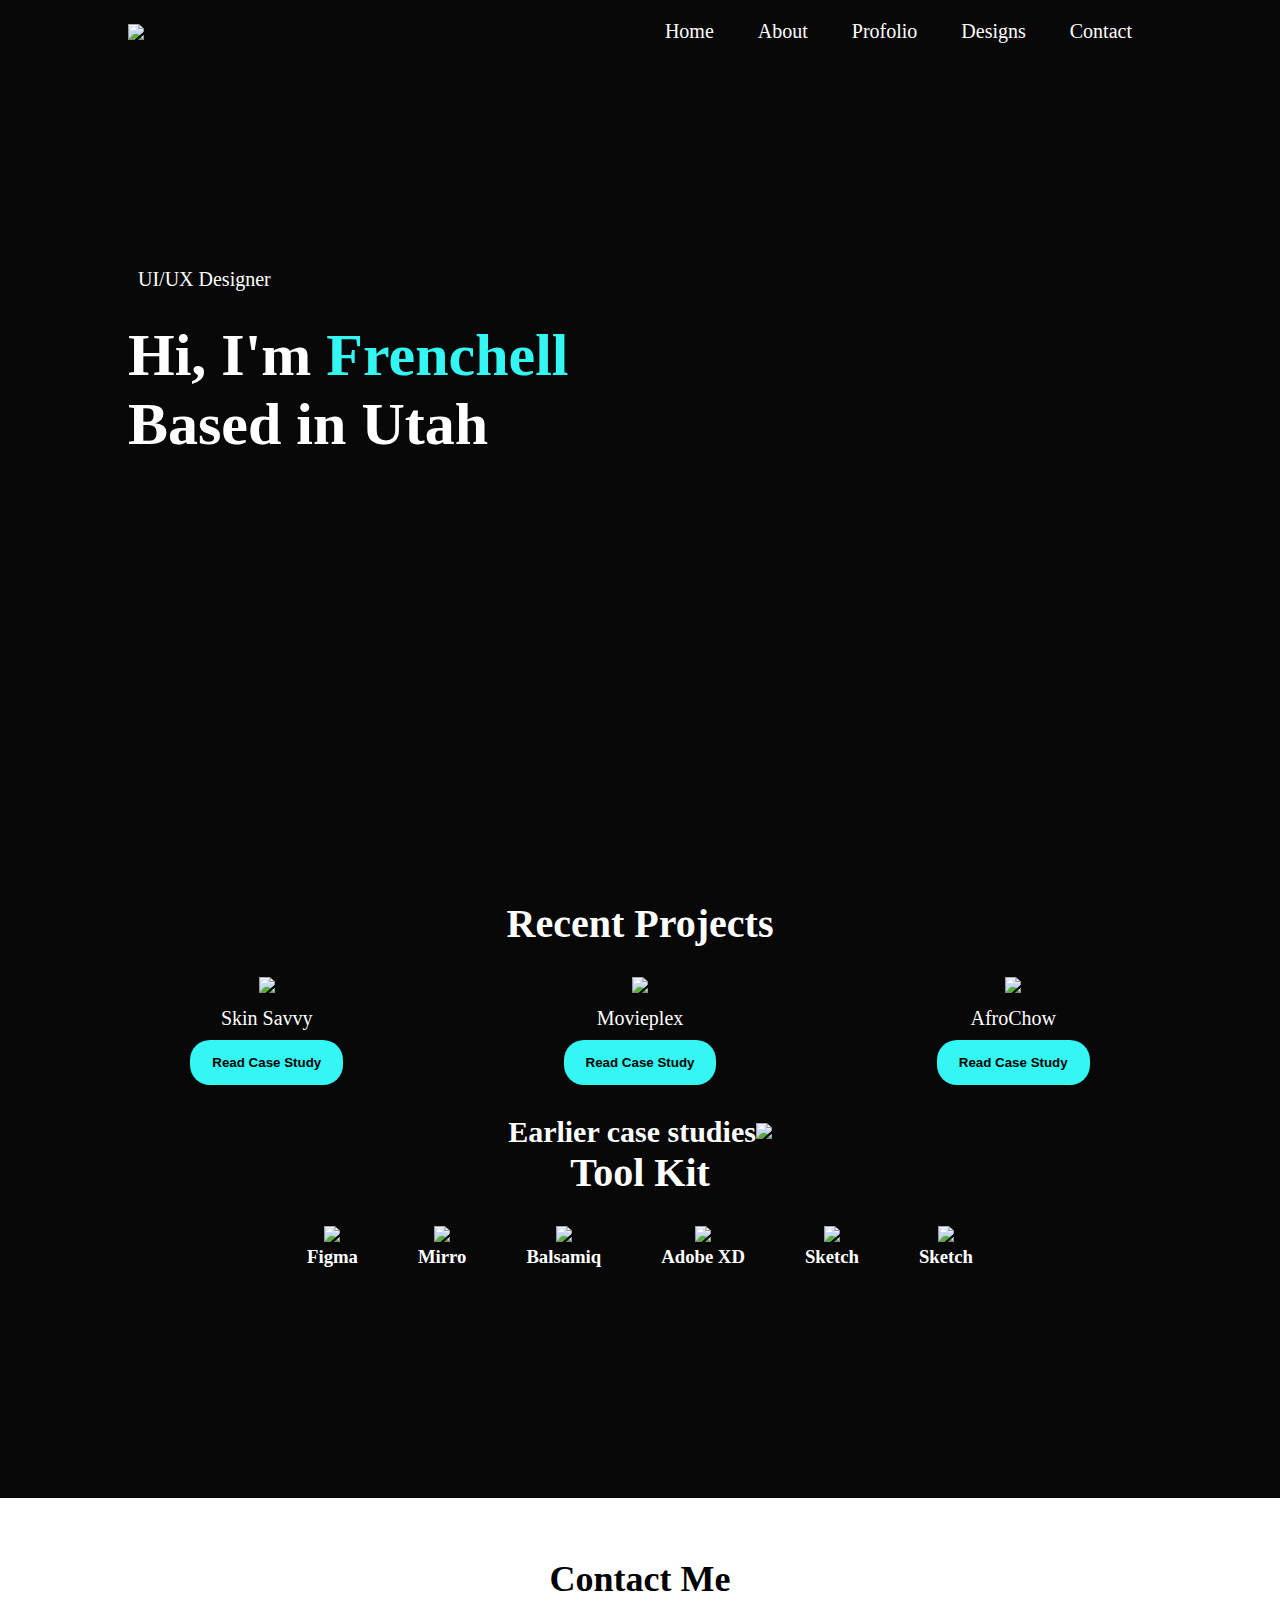
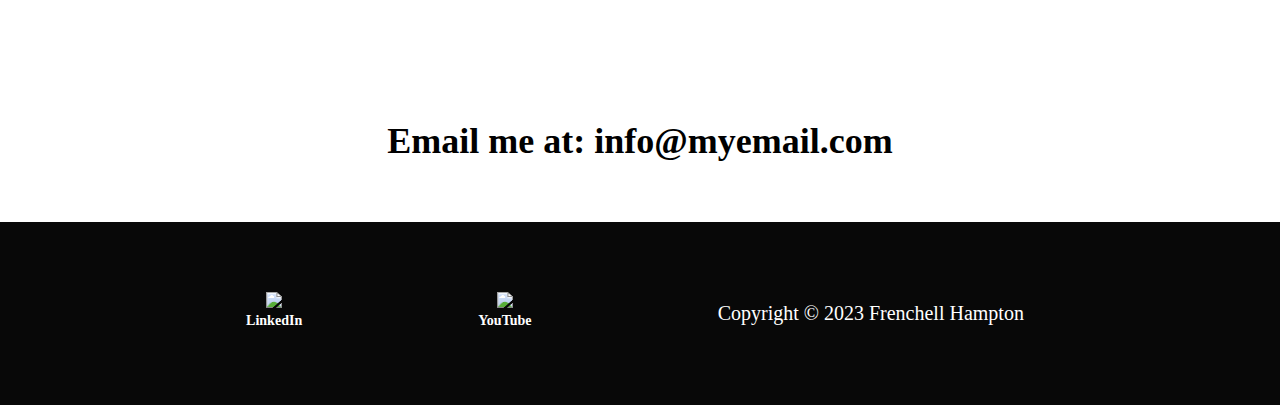
==== index.html @ c019d1a5 "Add files via upload" ====
<!DOCTYPE html>
<html lang="en">
<head>
    <meta charset="UTF-8">
    <meta name="viewport" content="width=device-width, initial-scale=1.0">
    <title>Home</title>
    <link rel="stylesheet" href="style.css">
    <link rel="preconnect" href="https://fonts.googleapis.com">
    <link rel="preconnect" href="https://fonts.gstatic.com" crossorigin>
    <link href="https://fonts.googleapis.com/css2?family=Pacifico&family=Roboto&display=swap" rel="stylesheet"> <!--This is where I put the google font--> 
</head>
<body>
<div id="header">
    <div class="container">   
             <nav>
                <img src="assets/Frenchell.png">
                <ul>
                    <li><a href="index.html">Home</a></li>
                    <li><a href="about.html">About</a></li>
                    <li><a href="">Profolio</a></li>
                    <li><a href="">Designs</a></li>
                    <li><a href="contact.html">Contact</a></li>
                </ul>
            </nav>
            <div class="header-text">
                <p>UI/UX Designer</p>
                <h1>Hi, I'm <span> Frenchell</span><br>Based in Utah</h1>
            </div>
        
    </div>
</div>
    <div>
       <h2>Recent Projects</h2> 
    </div>

    <div class="pictureconatiner">
        <!-- <h2>Recent Projects</h2> -->
        <div class="box">
            <img src = "assets/skinsavvyimage.png">
                <p>Skin Savvy</p>
                <button class="button">Read Case Study</button>

        </div>
        <div class="box">
            <img src="assets/skinsavvyimage.png">
                <p>Movieplex</p>
                <button class="button">Read Case Study</button>

        </div>
        <div class="box">
            <img src="assets/skinsavvyimage.png">
                <p>AfroChow</p>
                <button class="button">Read Case Study</button>

        </div>
    </div>
    <div class="casestudies">
        
        <h2>
            Earlier case studies
        </h2>
        
        <a href="http://www.google.com">
            <img src="assets/arw2.png"/>          
        </a>        
     </div>

            <div class ="toolkit">
                <h2>Tool Kit</h2>
            </div>
     <section class="iconcontainer">
            
            <div class= "iconbox">
                <img src="assets/figmaicon.png">
                <h3>Figma</h3>
            </div>

            <div class="iconbox"> 
                <img src="assets/miroicon.png" >
                <h3>Mirro</h3>      
            </div>
        
            <div class="iconbox">
                <img src="assets/Balsamiq.png">
                <h3>Balsamiq</h3>
            </div>

            <div class="iconbox">
                <img src="assets/adobexd.png">
                <h3>Adobe XD</h3>
            </div>

            <div class="iconbox">
                <img src="assets/sketchicon.png">
                <h3>Sketch</h3>
            </div>
            
            <div class="iconbox">
                <img src="assets/canvaicon.png">
                <h3>Sketch</h3>
            </div>
    </section>
    <contact class="banner">
    <contact>
        <div>
          <p>Contact Me</p> 
        </div>
        <div>
            <p>Email me at: info@myemail.com</p>
        </div>
        
    </contact>    
    </contact>
<footer class="foot">
    <div>
        <img src="assets/blueicon.png">
        <h3>LinkedIn</h3>
     </div>

     <div>
        <img src="assets/youtubeicon.png">
        <h3>YouTube</h3>
     </div>

     <div>
       <p>Copyright &copy; 2023 Frenchell Hampton</p> 
     </div>
</footer>
   
</div>
</body>
</html>
---- style.css ----
/* RESET RULE */
* {
    padding: 0;
    margin: 0;
    box-sizing: border-box;
}

#header{
    width: 100%;
    height: 100vh;
    /* background-image: url(images/background.png); */
    background-size: cover;
    background-position: center;
    background-attachment: fixed;
}

.container{
    padding: 10px 10%;
}

nav{
    display: flex;
    align-items: center;
    justify-content: space-between;
    flex-wrap: wrap;
}
/* .site-heading {
    background-color: #0f5c6c;
    color: white;
    text-align: center;
    padding: 50px 0;
    
} */

h2{

    font-size: 2.5rem;
    text-align: center;

} 

/* .site-heading nav {
    margin-top: 20px;
    display: flex;
    justify-content: space-evenly;
}

.site-heading a{
    text-decoration: none;
    color: inherit;
}    */

body{
    background: #080808;
    color: #fff;
}

#header{
    width: 100%;
    height: 100vh;
    background-image: url(assets/womanimage.png);
    background-size: cover;
    background-position: center;
}

nav ul li{
    display: inline-block;
    list-style: none;
    margin: 10px 20px;
}

nav ul li a{
    color: #fff;
    text-decoration: none;
    font-size: 20px;
    position: relative;
}

nav ul li a::after{
    content:'';
    width: 0%;
    height: 3px;
    background: #34f6f2;
    position: absolute;
    left: 0;
    bottom: -6px;
    transition: 0.5s;
}

nav ul li a:hover::after{
    width: 100%;
}

.header-text{
    margin-top: 20%;
    font-size: 30px;
}

.header-text h1{
    font-size: 60px;
    margin-top: 20px ;
}

.header-text h1 span{
    color: #34f6f2
}

/* -----This is the case study section */
.box{
    display: inline-block;
    padding: 10px;
    margin: 20px;
}


.pictureconatiner {
    display: flex;
    justify-content: space-evenly;
    text-align: center;
    
}

.button{
    background: #34f6f2;
    color: #000;
    text-decoration: none;
    border: 2px solid transparent;
    font-weight: bold;
    padding: 13px 20px;
    border-radius: 20px;
    transition: .4s;
}

button:hover{
    background: white;
    border: 2px solid #000;
    cursor: pointer;
}

p{
    font-size: 20px;
    padding: 10px;
}

.casestudies{
    
    font-size: 20px;
    text-align: center;
    display: flex;
    justify-content: center;
    align-items: center;
}

.casestudies h2{
    font-size: 30px;
   
}

/* ---This is the Tool Kit section--- */

.toolkit h2{
    text-align: center;
}


.iconcontainer{

    display: flex;
    justify-content: center;
    text-align: center;
    padding-bottom: 200px;
   
}

.iconbox{
    display: inline-block;
    padding: 10px;
    margin: 20px;
}

.banner p{
    background-color: #fff;
    color: black;
    font-size: 36px;
    font-weight:bold;
    text-align: center;
    padding: 60px;
    display: block;
}

/* ---This is the footer */
.foot{
    background-color: #080808;
    color: #fff;
    padding: 70px;
    display: flex;
    justify-content: space-evenly;
    text-align: center;
    font-size: 12px;;
}
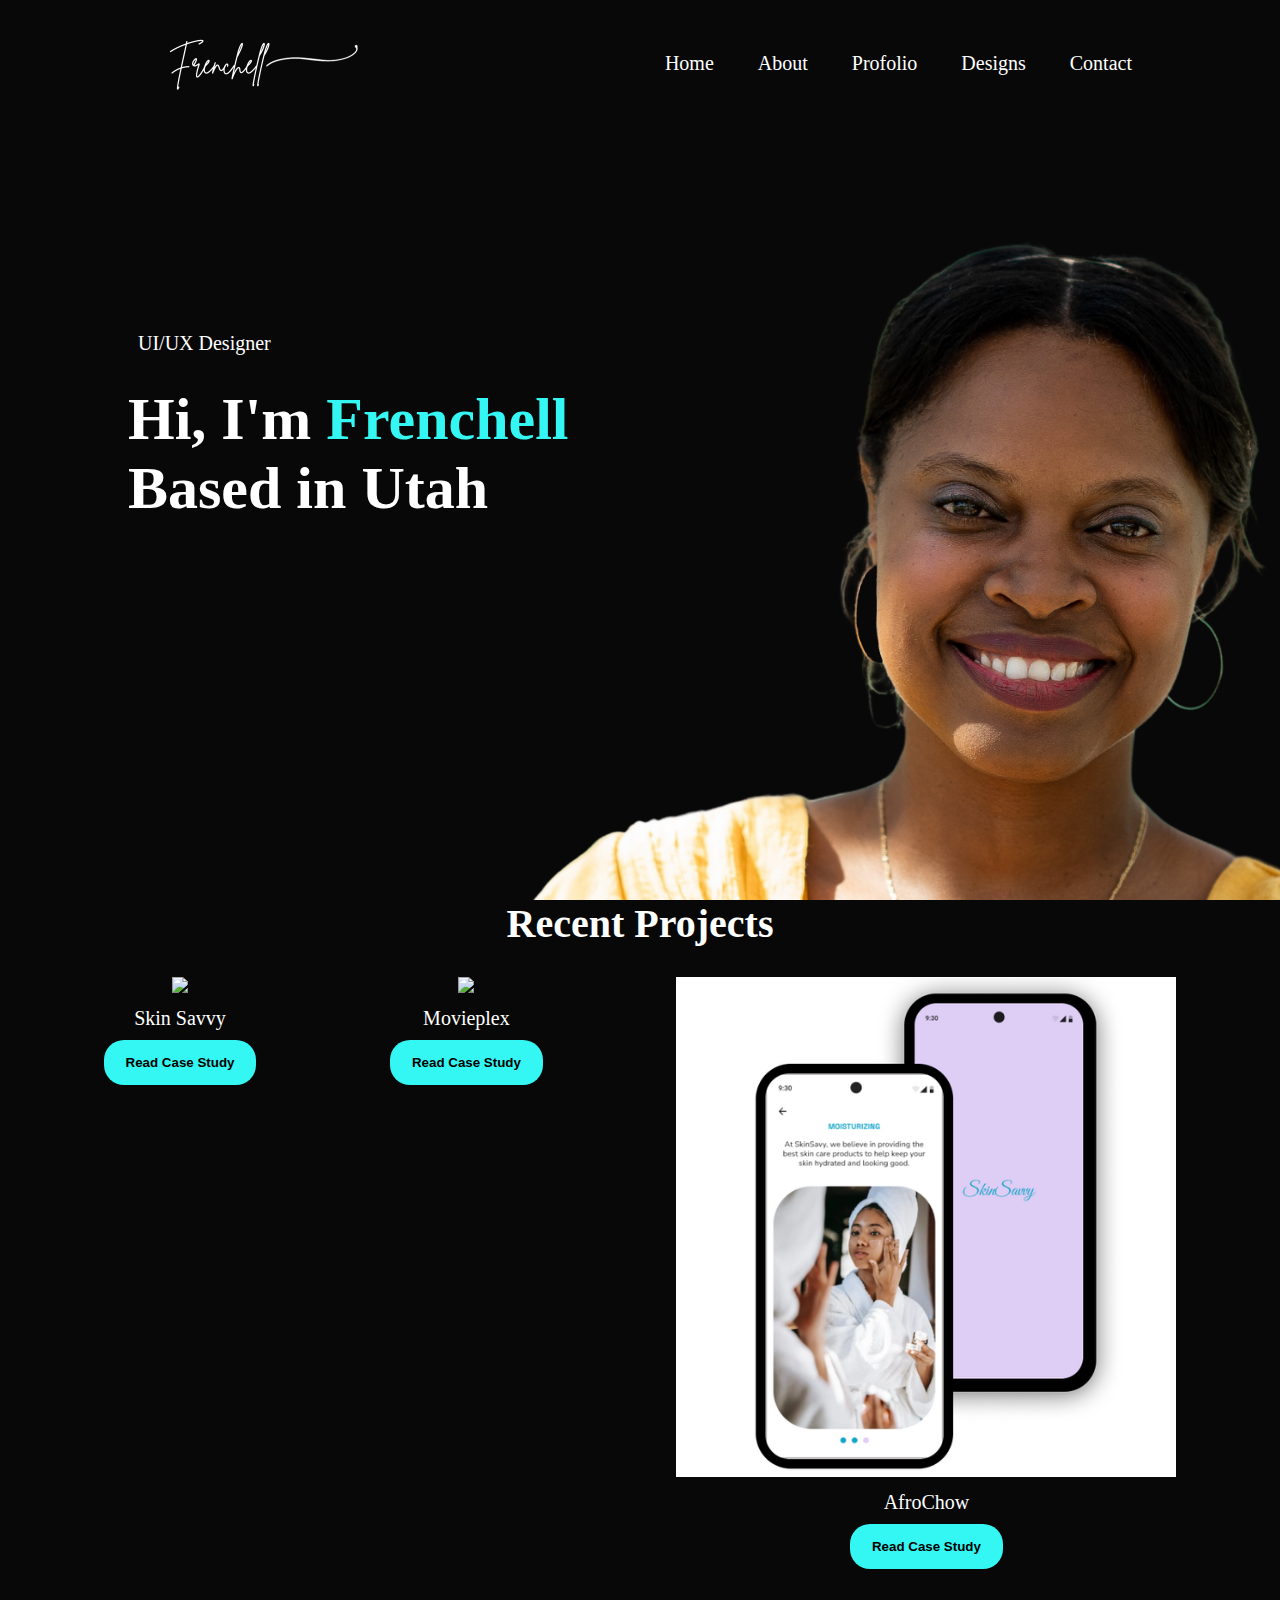
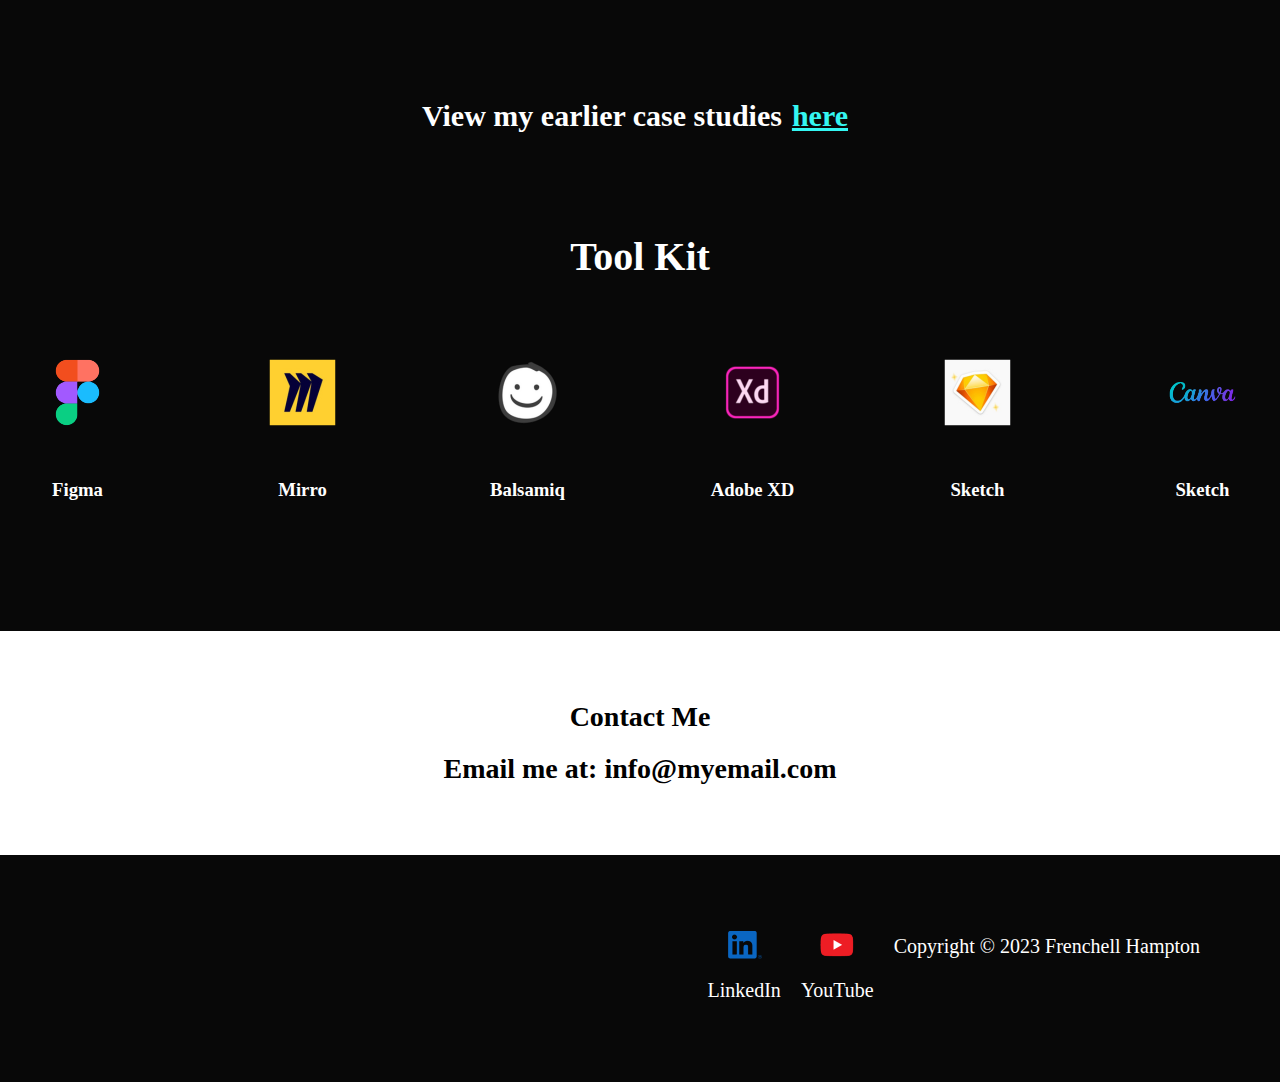
==== commit 6d65faed: "Add files via upload" ====
--- a/index.html
+++ b/index.html
@@ -36,13 +36,13 @@
     <div class="pictureconatiner">
         <!-- <h2>Recent Projects</h2> -->
         <div class="box">
-            <img src = "assets/skinsavvyimage.png">
+            <img src = "assets/skinsavvy thumbnail.png">
                 <p>Skin Savvy</p>
                 <button class="button">Read Case Study</button>
 
         </div>
         <div class="box">
-            <img src="assets/skinsavvyimage.png">
+            <img src="assets/movieplex thumbnail.png">
                 <p>Movieplex</p>
                 <button class="button">Read Case Study</button>
 
@@ -57,11 +57,11 @@
     <div class="casestudies">
         
         <h2>
-            Earlier case studies
+            View my earlier case studies<span><a href="http://www.google.com">here</a></span> 
         </h2>
         
         <a href="http://www.google.com">
-            <img src="assets/arw2.png"/>          
+                     
         </a>        
      </div>
 
@@ -101,25 +101,22 @@
             </div>
     </section>
     <contact class="banner">
-    <contact>
         <div>
           <p>Contact Me</p> 
         </div>
         <div>
             <p>Email me at: info@myemail.com</p>
-        </div>
-        
-    </contact>    
+        </div>      
     </contact>
 <footer class="foot">
-    <div>
+    <div class="social">
         <img src="assets/blueicon.png">
-        <h3>LinkedIn</h3>
+        <p>LinkedIn</p>
      </div>
 
-     <div>
+     <div class="social">
         <img src="assets/youtubeicon.png">
-        <h3>YouTube</h3>
+        <p>YouTube</p>
      </div>
 
      <div>
--- a/style.css
+++ b/style.css
@@ -153,11 +153,23 @@
 
 .casestudies h2{
     font-size: 30px;
+    padding-top: 100px;
    
 }
 
+.casestudies h2 span a{
+    color: #34f6f2;
+    margin: 10px;
+}
+
 /* ---This is the Tool Kit section--- */
 
+.toolkit{
+    
+    margin-top: 100px;
+    
+}
+
 .toolkit h2{
     text-align: center;
 }
@@ -168,8 +180,8 @@
     display: flex;
     justify-content: center;
     text-align: center;
-    padding-bottom: 200px;
-   
+    padding-bottom: 100px;
+    
 }
 
 .iconbox{
@@ -178,28 +190,48 @@
     margin: 20px;
 }
 
-.banner p{
+.banner {
     background-color: #fff;
     color: black;
-    font-size: 36px;
     font-weight:bold;
     text-align: center;
-    padding: 60px;
+    padding-top: 60px;
+    padding-bottom: 60px;
     display: block;
 }
 
+.banner p{
+    font-size: 28px;
+}
+
 /* ---This is the footer */
+
+.social{
+    
+    justify-content: center;
+    margin: 0;
+}
+
+
+
 .foot{
     background-color: #080808;
     color: #fff;
     padding: 70px;
     display: flex;
-    justify-content: space-evenly;
-    text-align: center;
-    font-size: 12px;;
-}
-
-
-
-
-
+    justify-content: flex-end;
+    text-align: center;
+    font-size: 12px;
+}
+
+/* .foot p{
+    text-align: justify;
+   
+    
+} */
+
+
+
+
+
+
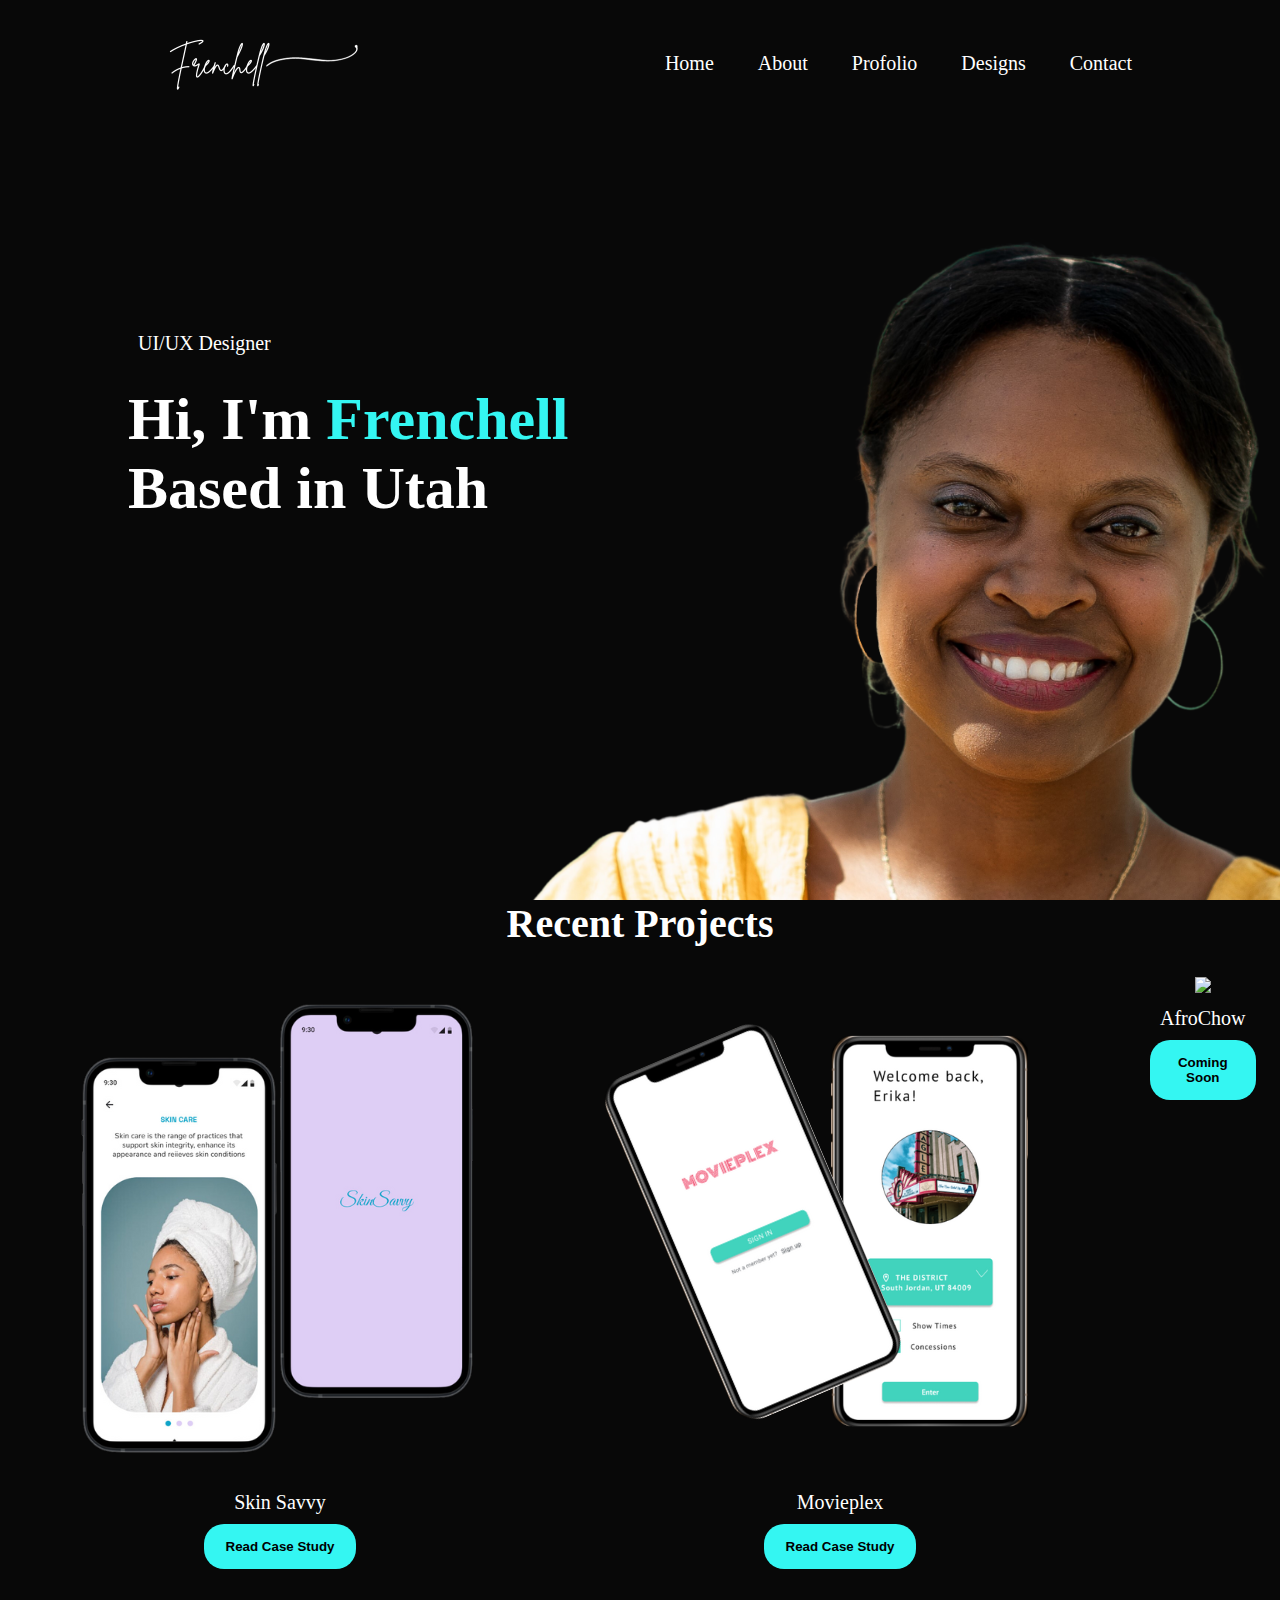
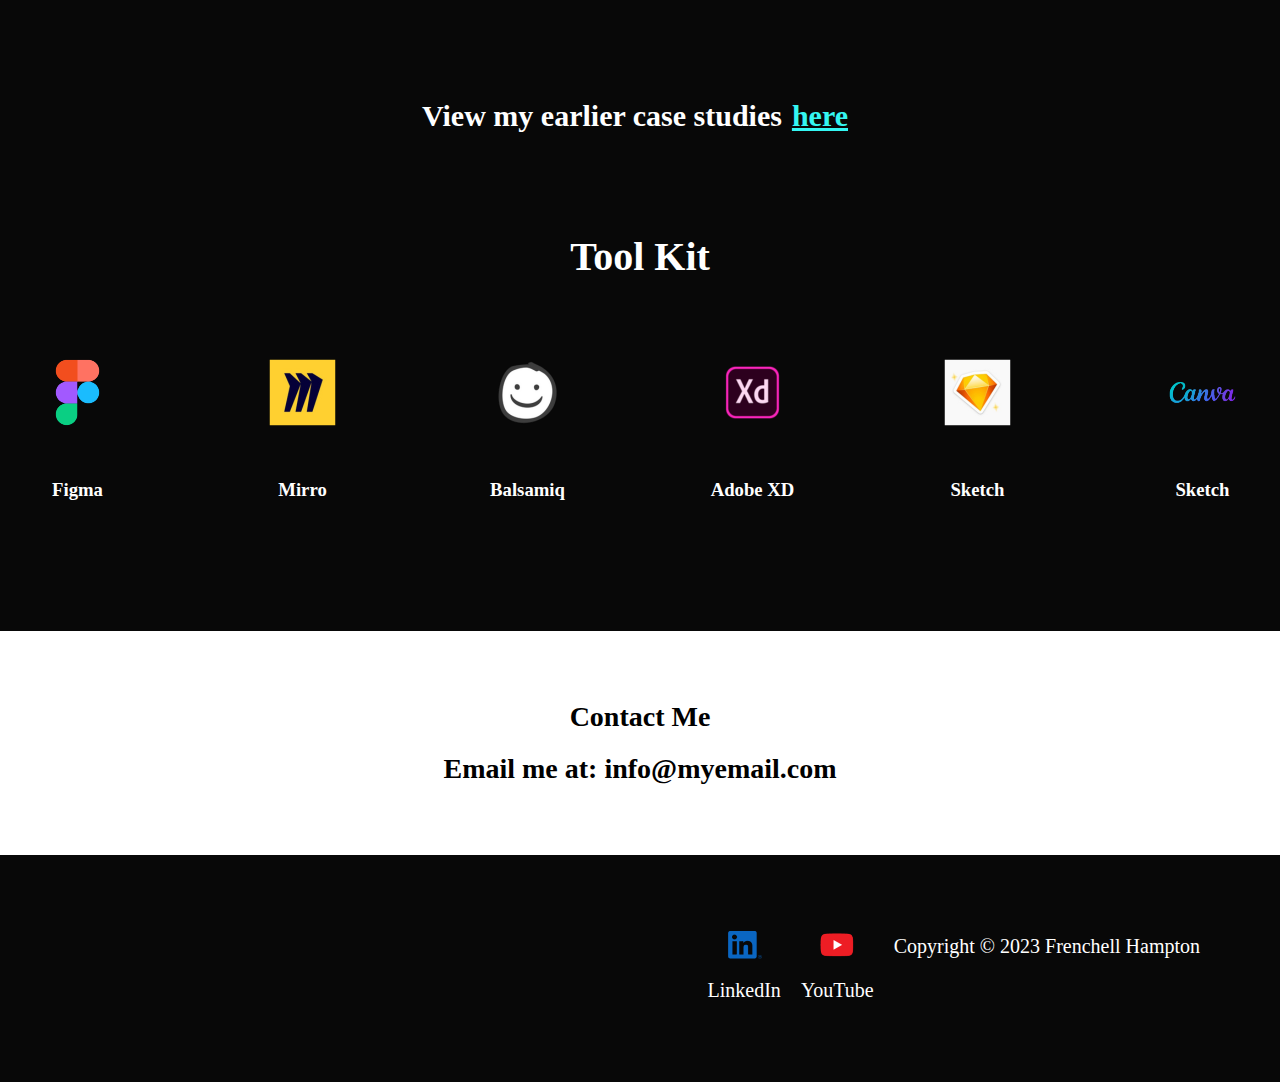
==== commit 2a6d03aa: "Add files via upload" ====
--- a/index.html
+++ b/index.html
@@ -38,19 +38,23 @@
         <div class="box">
             <img src = "assets/skinsavvy thumbnail.png">
                 <p>Skin Savvy</p>
+            <a href="https://vipfrenchell.wixsite.com/my-site-1/skin-savvy" target="_blank">
                 <button class="button">Read Case Study</button>
-
+            </a>
         </div>
         <div class="box">
             <img src="assets/movieplex thumbnail.png">
                 <p>Movieplex</p>
+            <a href="https://vipfrenchell.wixsite.com/my-site-1/movieplex" target="_blank">
                 <button class="button">Read Case Study</button>
-
+            </a>
         </div>
         <div class="box">
-            <img src="assets/skinsavvyimage.png">
+            <img src="assets/Afrochow.png">
                 <p>AfroChow</p>
-                <button class="button">Read Case Study</button>
+                <a href="" target="_blank">
+                <button class="button">Coming Soon</button>
+        </a>
 
         </div>
     </div>
@@ -110,7 +114,10 @@
     </contact>
 <footer class="foot">
     <div class="social">
+      <a href="https://www.linkedin.com/in/frenchellhampton/" target="_blank">
         <img src="assets/blueicon.png">
+      </a>
+    
         <p>LinkedIn</p>
      </div>
 
